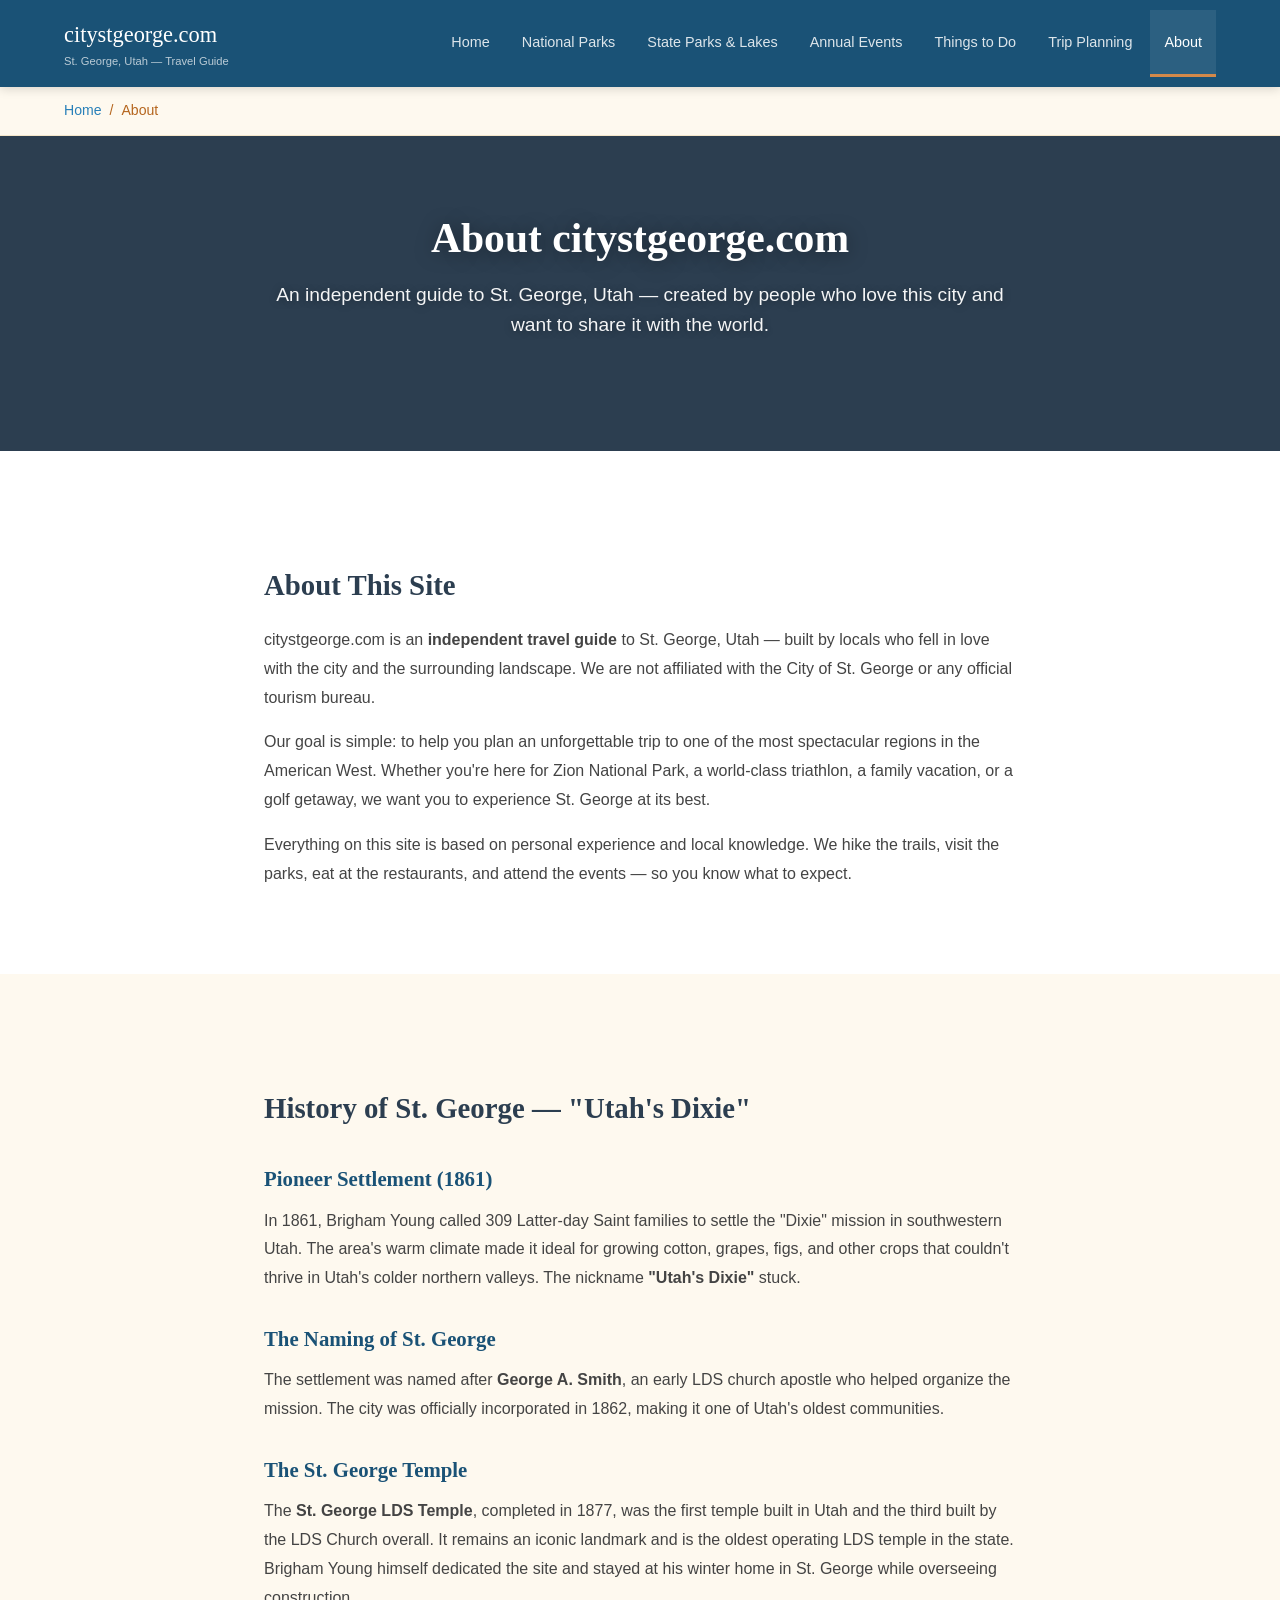
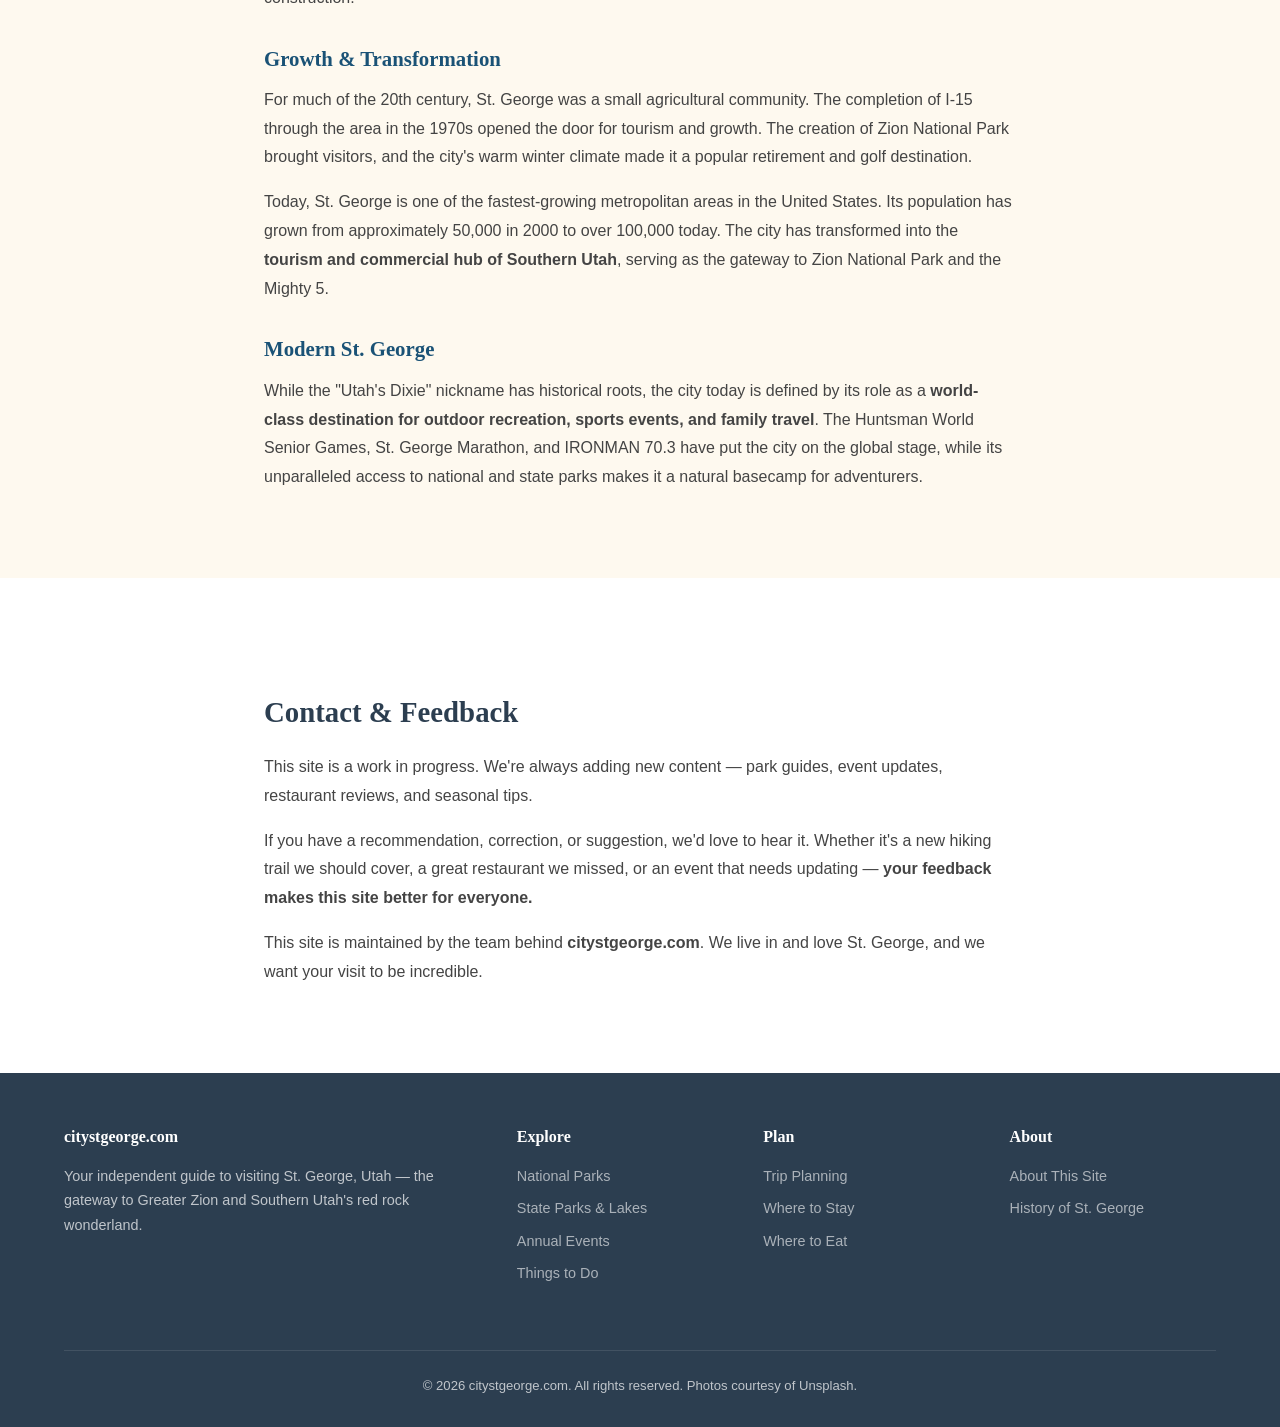
==== pages/about.html @ e090c76b "Initial commit: Complete St. George tourism website - 7 pages: Home, National Parks, State Parks, Ev" ====
<!DOCTYPE html>
<html lang="en">
<head>
  <meta charset="UTF-8" />
  <meta name="viewport" content="width=device-width, initial-scale=1.0" />
  <title>About citystgeorge.com — History of St. George, Utah</title>
  <meta name="description" content="About this St. George travel guide and the history of St. George, Utah — from pioneer settlement to today's tourism gateway." />
  <link rel="stylesheet" href="../css/style.css" />
  <link rel="icon" type="image/svg+xml" href="data:image/svg+xml,<svg xmlns='http://www.w3.org/2000/svg' viewBox='0 0 100 100'><text y='.9em' font-size='90'>🏜️</text></svg>" />
</head>
<body>

  <nav>
    <div class="container">
      <div class="nav-brand">
        <a href="../index.html">citystgeorge.com <small>St. George, Utah — Travel Guide</small></a>
      </div>
      <button class="nav-toggle" aria-label="Toggle menu">☰</button>
      <ul class="nav-links">
        <li><a href="../index.html">Home</a></li>
        <li><a href="national-parks.html">National Parks</a></li>
        <li><a href="state-parks.html">State Parks & Lakes</a></li>
        <li><a href="annual-events.html">Annual Events</a></li>
        <li><a href="things-to-do.html">Things to Do</a></li>
        <li><a href="trip-planning.html">Trip Planning</a></li>
        <li><a href="about.html" class="active">About</a></li>
      </ul>
    </div>
  </nav>

  <div class="breadcrumbs">
    <div class="container">
      <a href="../index.html">Home</a>
      <span>/</span>
      <span>About</span>
    </div>
  </div>

  <section class="hero hero-sub">
    <div class="hero-bg" style="background-image: url('https://images.unsplash.com/photo-1582644766401-8982e5e2e581?w=1600&q=80');"></div>
    <div class="hero-content">
      <h1>About citystgeorge.com</h1>
      <p>An independent guide to St. George, Utah — created by people who love this city and want to share it with the world.</p>
    </div>
  </section>

  <section class="section">
    <div class="container content-page">
      <h2>About This Site</h2>
      <p>citystgeorge.com is an <strong>independent travel guide</strong> to St. George, Utah — built by locals who fell in love with the city and the surrounding landscape. We are not affiliated with the City of St. George or any official tourism bureau.</p>
      <p>Our goal is simple: to help you plan an unforgettable trip to one of the most spectacular regions in the American West. Whether you're here for Zion National Park, a world-class triathlon, a family vacation, or a golf getaway, we want you to experience St. George at its best.</p>
      <p>Everything on this site is based on personal experience and local knowledge. We hike the trails, visit the parks, eat at the restaurants, and attend the events — so you know what to expect.</p>
    </div>
  </section>

  <section class="section section-alt" id="history">
    <div class="container content-page">
      <h2>History of St. George — "Utah's Dixie"</h2>

      <h3>Pioneer Settlement (1861)</h3>
      <p>In 1861, Brigham Young called 309 Latter-day Saint families to settle the "Dixie" mission in southwestern Utah. The area's warm climate made it ideal for growing cotton, grapes, figs, and other crops that couldn't thrive in Utah's colder northern valleys. The nickname <strong>"Utah's Dixie"</strong> stuck.</p>

      <h3>The Naming of St. George</h3>
      <p>The settlement was named after <strong>George A. Smith</strong>, an early LDS church apostle who helped organize the mission. The city was officially incorporated in 1862, making it one of Utah's oldest communities.</p>

      <h3>The St. George Temple</h3>
      <p>The <strong>St. George LDS Temple</strong>, completed in 1877, was the first temple built in Utah and the third built by the LDS Church overall. It remains an iconic landmark and is the oldest operating LDS temple in the state. Brigham Young himself dedicated the site and stayed at his winter home in St. George while overseeing construction.</p>

      <h3>Growth & Transformation</h3>
      <p>For much of the 20th century, St. George was a small agricultural community. The completion of I-15 through the area in the 1970s opened the door for tourism and growth. The creation of Zion National Park brought visitors, and the city's warm winter climate made it a popular retirement and golf destination.</p>
      <p>Today, St. George is one of the fastest-growing metropolitan areas in the United States. Its population has grown from approximately 50,000 in 2000 to over 100,000 today. The city has transformed into the <strong>tourism and commercial hub of Southern Utah</strong>, serving as the gateway to Zion National Park and the Mighty 5.</p>

      <h3>Modern St. George</h3>
      <p>While the "Utah's Dixie" nickname has historical roots, the city today is defined by its role as a <strong>world-class destination for outdoor recreation, sports events, and family travel</strong>. The Huntsman World Senior Games, St. George Marathon, and IRONMAN 70.3 have put the city on the global stage, while its unparalleled access to national and state parks makes it a natural basecamp for adventurers.</p>
    </div>
  </section>

  <section class="section" id="contact">
    <div class="container content-page">
      <h2>Contact & Feedback</h2>
      <p>This site is a work in progress. We're always adding new content — park guides, event updates, restaurant reviews, and seasonal tips.</p>
      <p>If you have a recommendation, correction, or suggestion, we'd love to hear it. Whether it's a new hiking trail we should cover, a great restaurant we missed, or an event that needs updating — <strong>your feedback makes this site better for everyone.</strong></p>
      <p>This site is maintained by the team behind <strong>citystgeorge.com</strong>. We live in and love St. George, and we want your visit to be incredible.</p>
    </div>
  </section>

  <footer>
    <div class="container">
      <div>
        <h4>citystgeorge.com</h4>
        <p>Your independent guide to visiting St. George, Utah — the gateway to Greater Zion and Southern Utah's red rock wonderland.</p>
      </div>
      <div>
        <h4>Explore</h4>
        <ul>
          <li><a href="national-parks.html">National Parks</a></li>
          <li><a href="state-parks.html">State Parks & Lakes</a></li>
          <li><a href="annual-events.html">Annual Events</a></li>
          <li><a href="things-to-do.html">Things to Do</a></li>
        </ul>
      </div>
      <div>
        <h4>Plan</h4>
        <ul>
          <li><a href="trip-planning.html">Trip Planning</a></li>
          <li><a href="trip-planning.html#lodging">Where to Stay</a></li>
          <li><a href="trip-planning.html#dining">Where to Eat</a></li>
        </ul>
      </div>
      <div>
        <h4>About</h4>
        <ul>
          <li><a href="about.html">About This Site</a></li>
          <li><a href="about.html#history">History of St. George</a></li>
        </ul>
      </div>
      <div class="footer-bottom">
        <p>&copy; 2026 citystgeorge.com. All rights reserved. Photos courtesy of Unsplash.</p>
      </div>
    </div>
  </footer>

  <script src="../js/main.js"></script>
</body>
</html>
---- css/style.css ----
/* ============================================
   citystgeorge.com — St. George Tourism Site
   Design: Warm sandstone + Utah sky + cream
   ============================================ */

/* --- Reset & Variables --- */
:root {
  --sandstone: #b5651d;
  --sandstone-light: #d4894a;
  --sandstone-dark: #8b4513;
  --utah-sky: #1a5276;
  --utah-sky-light: #2980b9;
  --cream: #fdf6e3;
  --cream-dark: #f5e6ca;
  --text-dark: #2c3e50;
  --text-light: #f8f9fa;
  --bg-white: #ffffff;
  --bg-light: #fef9ef;
  --shadow: 0 4px 20px rgba(0,0,0,0.08);
  --shadow-hover: 0 8px 30px rgba(0,0,0,0.15);
  --radius: 12px;
  --font-heading: 'Georgia', 'Times New Roman', serif;
  --font-body: -apple-system, BlinkMacSystemFont, 'Segoe UI', Roboto, Helvetica, Arial, sans-serif;
}

*, *::before, *::after { box-sizing: border-box; margin: 0; padding: 0; }

html { scroll-behavior: smooth; }

body {
  font-family: var(--font-body);
  color: var(--text-dark);
  background: var(--bg-white);
  line-height: 1.7;
  -webkit-font-smoothing: antialiased;
}

img { max-width: 100%; height: auto; display: block; }
a { color: var(--utah-sky); text-decoration: none; transition: color 0.2s; }
a:hover { color: var(--sandstone); }

.container {
  max-width: 1200px;
  margin: 0 auto;
  padding: 0 24px;
}

/* --- Buttons --- */
.btn {
  display: inline-block;
  padding: 14px 32px;
  border-radius: 8px;
  font-weight: 600;
  font-size: 1rem;
  cursor: pointer;
  transition: all 0.3s ease;
  border: none;
  text-align: center;
}
.btn-primary {
  background: var(--sandstone);
  color: white;
}
.btn-primary:hover {
  background: var(--sandstone-dark);
  color: white;
  transform: translateY(-2px);
  box-shadow: 0 4px 15px rgba(181,101,29,0.3);
}
.btn-secondary {
  background: var(--utah-sky);
  color: white;
}
.btn-secondary:hover {
  background: #0e3d5c;
  color: white;
  transform: translateY(-2px);
}
.btn-outline {
  background: transparent;
  color: white;
  border: 2px solid white;
}
.btn-outline:hover {
  background: white;
  color: var(--sandstone-dark);
  transform: translateY(-2px);
}

/* --- Navigation --- */
nav {
  background: var(--utah-sky);
  position: sticky;
  top: 0;
  z-index: 100;
  box-shadow: 0 2px 10px rgba(0,0,0,0.15);
}
nav .container {
  display: flex;
  align-items: center;
  justify-content: space-between;
  padding-top: 0;
  padding-bottom: 0;
}
.nav-brand a {
  font-family: var(--font-heading);
  font-size: 1.4rem;
  color: white;
  padding: 16px 0;
  display: block;
}
.nav-brand a:hover { color: var(--cream-dark); }
.nav-brand small {
  display: block;
  font-size: 0.7rem;
  font-family: var(--font-body);
  font-weight: 300;
  color: rgba(255,255,255,0.7);
  margin-top: -2px;
}
.nav-links {
  display: flex;
  list-style: none;
  gap: 4px;
}
.nav-links a {
  color: rgba(255,255,255,0.85);
  padding: 20px 14px;
  display: block;
  font-size: 0.9rem;
  font-weight: 500;
  border-bottom: 3px solid transparent;
  transition: all 0.2s;
}
.nav-links a:hover,
.nav-links a.active {
  color: white;
  border-bottom-color: var(--sandstone-light);
  background: rgba(255,255,255,0.08);
}
.nav-toggle {
  display: none;
  background: none;
  border: none;
  color: white;
  font-size: 1.5rem;
  cursor: pointer;
  padding: 16px 0;
}

/* Breadcrumbs */
.breadcrumbs {
  background: var(--bg-light);
  padding: 12px 0;
  font-size: 0.88rem;
  border-bottom: 1px solid var(--cream-dark);
}
.breadcrumbs .container {
  display: flex;
  gap: 8px;
  flex-wrap: wrap;
}
.breadcrumbs a { color: var(--utah-sky-light); }
.breadcrumbs span { color: var(--sandstone); }

/* --- Hero --- */
.hero {
  position: relative;
  min-height: 70vh;
  display: flex;
  align-items: center;
  justify-content: center;
  text-align: center;
  color: white;
  overflow: hidden;
  background: var(--text-dark);
}
.hero-bg {
  position: absolute;
  inset: 0;
  background-size: cover;
  background-position: center;
  opacity: 0.6;
  transition: opacity 0.5s;
}
.hero-content {
  position: relative;
  z-index: 2;
  max-width: 800px;
  padding: 40px 24px;
}
.hero h1 {
  font-family: var(--font-heading);
  font-size: 3.2rem;
  line-height: 1.2;
  margin-bottom: 16px;
  text-shadow: 0 2px 20px rgba(0,0,0,0.4);
}
.hero p {
  font-size: 1.2rem;
  margin-bottom: 32px;
  opacity: 0.95;
  text-shadow: 0 1px 8px rgba(0,0,0,0.3);
  line-height: 1.6;
}
.hero-actions {
  display: flex;
  gap: 16px;
  justify-content: center;
  flex-wrap: wrap;
}

/* Subpage Hero */
.hero-sub {
  min-height: 35vh;
}
.hero-sub h1 { font-size: 2.6rem; }

/* --- Sections --- */
.section {
  padding: 70px 0;
}
.section-alt {
  background: var(--bg-light);
}
.section-dark {
  background: var(--utah-sky);
  color: white;
}
.section h2 {
  font-family: var(--font-heading);
  font-size: 2rem;
  text-align: center;
  margin-bottom: 12px;
  color: var(--text-dark);
}
.section-dark h2 { color: white; }
.section-subtitle {
  text-align: center;
  color: #666;
  max-width: 650px;
  margin: 0 auto 48px;
  font-size: 1.1rem;
}
.section-dark .section-subtitle { color: rgba(255,255,255,0.8); }

/* --- Card Grids --- */
.card-grid {
  display: grid;
  grid-template-columns: repeat(auto-fill, minmax(330px, 1fr));
  gap: 30px;
}

.card {
  background: white;
  border-radius: var(--radius);
  overflow: hidden;
  box-shadow: var(--shadow);
  transition: all 0.3s ease;
}
.card:hover {
  transform: translateY(-6px);
  box-shadow: var(--shadow-hover);
}
.card-img {
  height: 220px;
  background-size: cover;
  background-position: center;
}
.card-body {
  padding: 24px;
}
.card-badge {
  display: inline-block;
  background: var(--cream-dark);
  color: var(--sandstone-dark);
  font-size: 0.78rem;
  font-weight: 600;
  padding: 4px 12px;
  border-radius: 20px;
  margin-bottom: 10px;
}
.card h3 {
  font-family: var(--font-heading);
  font-size: 1.25rem;
  margin-bottom: 8px;
  color: var(--text-dark);
}
.card p {
  color: #555;
  font-size: 0.95rem;
  line-height: 1.6;
  margin-bottom: 14px;
}
.card-link {
  font-weight: 600;
  color: var(--sandstone);
  font-size: 0.92rem;
}
.card-link:hover { color: var(--sandstone-dark); }

/* --- Distance Badge --- */
.distance {
  display: inline-flex;
  align-items: center;
  gap: 6px;
  background: var(--utah-sky);
  color: white;
  font-size: 0.82rem;
  font-weight: 600;
  padding: 4px 14px;
  border-radius: 20px;
  margin-bottom: 12px;
}

/* --- About / Content Pages --- */
.content-page {
  max-width: 800px;
  margin: 0 auto;
}
.content-page h2 {
  font-family: var(--font-heading);
  font-size: 1.8rem;
  margin: 40px 0 16px;
  color: var(--text-dark);
  text-align: left;
}
.content-page h3 {
  font-family: var(--font-heading);
  font-size: 1.3rem;
  margin: 28px 0 10px;
  color: var(--utah-sky);
}
.content-page p {
  margin-bottom: 16px;
  color: #444;
  line-height: 1.8;
}
.content-page ul, .content-page ol {
  margin: 0 0 20px 24px;
  color: #444;
}
.content-page li { margin-bottom: 8px; }
.content-page .highlight-box {
  background: var(--bg-light);
  border-left: 4px solid var(--sandstone);
  padding: 20px 24px;
  border-radius: 0 var(--radius) var(--radius) 0;
  margin: 24px 0;
}

/* --- Stats Row --- */
.stats {
  display: grid;
  grid-template-columns: repeat(auto-fit, minmax(180px, 1fr));
  gap: 30px;
  text-align: center;
}
.stat-number {
  font-size: 2.5rem;
  font-weight: 700;
  color: var(--sandstone);
  font-family: var(--font-heading);
}
.stat-label {
  font-size: 0.95rem;
  color: #666;
  margin-top: 4px;
}

/* --- Footer --- */
footer {
  background: var(--text-dark);
  color: rgba(255,255,255,0.7);
  padding: 50px 0 30px;
  font-size: 0.9rem;
}
footer .container {
  display: grid;
  grid-template-columns: 2fr 1fr 1fr 1fr;
  gap: 40px;
}
footer h4 {
  color: white;
  font-family: var(--font-heading);
  font-size: 1rem;
  margin-bottom: 14px;
}
footer p { line-height: 1.7; }
footer ul { list-style: none; }
footer ul li { margin-bottom: 8px; }
footer a { color: rgba(255,255,255,0.6); }
footer a:hover { color: var(--sandstone-light); }
.footer-bottom {
  grid-column: 1 / -1;
  border-top: 1px solid rgba(255,255,255,0.1);
  padding-top: 24px;
  margin-top: 16px;
  text-align: center;
  font-size: 0.82rem;
}

/* --- Responsive --- */
@media (max-width: 900px) {
  footer .container {
    grid-template-columns: 1fr 1fr;
  }
}

@media (max-width: 768px) {
  .nav-links {
    display: none;
    position: absolute;
    top: 100%;
    left: 0;
    right: 0;
    background: var(--utah-sky);
    flex-direction: column;
    padding: 8px 0;
    box-shadow: 0 10px 20px rgba(0,0,0,0.2);
  }
  .nav-links.open { display: flex; }
  .nav-links a {
    padding: 14px 24px;
    border-bottom: none;
    border-left: 3px solid transparent;
  }
  .nav-links a:hover,
  .nav-links a.active {
    border-left-color: var(--sandstone);
    border-bottom-color: transparent;
  }
  .nav-toggle { display: block; }

  .hero { min-height: 60vh; }
  .hero h1 { font-size: 2rem; }
  .hero p { font-size: 1rem; }
  .hero-sub h1 { font-size: 1.8rem; }

  .card-grid {
    grid-template-columns: 1fr;
  }

  .section { padding: 50px 0; }
  .section h2 { font-size: 1.6rem; }

  footer .container {
    grid-template-columns: 1fr;
    gap: 30px;
  }
}

/* --- Events Table Style Replacement (uses cards) --- */
.event-detail {
  display: grid;
  grid-template-columns: auto 1fr auto;
  gap: 12px 20px;
  padding: 18px 0;
  border-bottom: 1px solid var(--cream-dark);
  align-items: center;
}
.event-detail:last-child { border-bottom: none; }
.event-month {
  background: var(--sandstone);
  color: white;
  padding: 8px 16px;
  border-radius: 8px;
  font-weight: 700;
  font-size: 0.85rem;
  text-align: center;
  min-width: 60px;
}
.event-info h4 { margin-bottom: 4px; color: var(--text-dark); }
.event-info p { color: #666; font-size: 0.9rem; margin: 0; }
.event-link { font-weight: 600; font-size: 0.9rem; }

/* --- Map placeholder --- */
.map-container {
  height: 400px;
  background: var(--bg-light);
  border-radius: var(--radius);
  display: flex;
  align-items: center;
  justify-content: center;
  color: #999;
  font-size: 1.1rem;
  border: 2px dashed var(--cream-dark);
  margin: 30px 0;
  background-size: cover;
  background-position: center;
}

/* --- Gallery grid --- */
.gallery-grid {
  display: grid;
  grid-template-columns: repeat(auto-fill, minmax(250px, 1fr));
  gap: 16px;
}
.gallery-item {
  height: 200px;
  border-radius: 8px;
  background-size: cover;
  background-position: center;
  transition: transform 0.3s;
}
.gallery-item:hover { transform: scale(1.03); }

/* --- CTA Banner --- */
.cta-banner {
  background: linear-gradient(135deg, var(--sandstone-dark), var(--sandstone));
  color: white;
  text-align: center;
  padding: 60px 24px;
  border-radius: var(--radius);
  margin: 40px 0;
}
.cta-banner h3 {
  font-family: var(--font-heading);
  font-size: 1.8rem;
  margin-bottom: 12px;
}
.cta-banner p {
  font-size: 1.05rem;
  opacity: 0.9;
  margin-bottom: 24px;
  max-width: 600px;
  margin-left: auto;
  margin-right: auto;
}

/* Two-column layout */
.two-col {
  display: grid;
  grid-template-columns: 1fr 1fr;
  gap: 40px;
  align-items: center;
}
.two-col-img {
  border-radius: var(--radius);
  min-height: 300px;
  background-size: cover;
  background-position: center;
}

@media (max-width: 768px) {
  .two-col {
    grid-template-columns: 1fr;
    gap: 24px;
  }
}
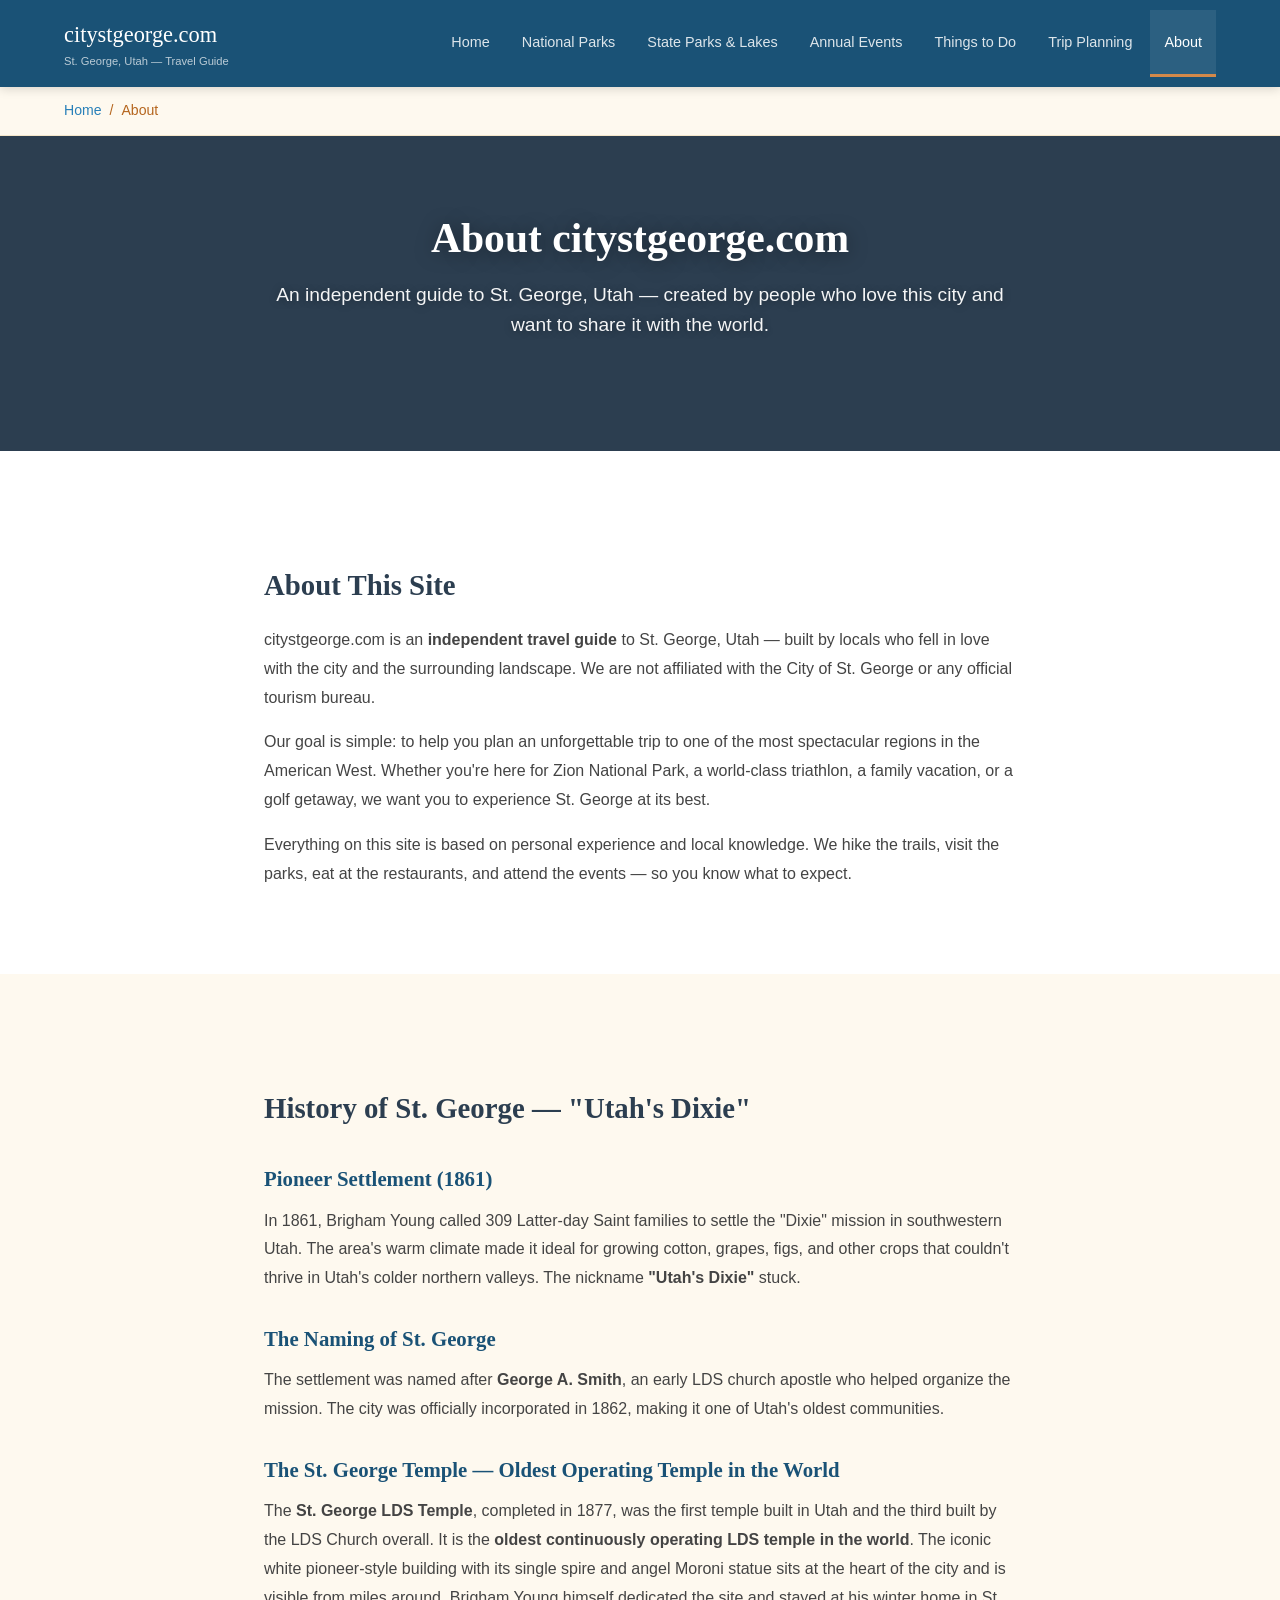
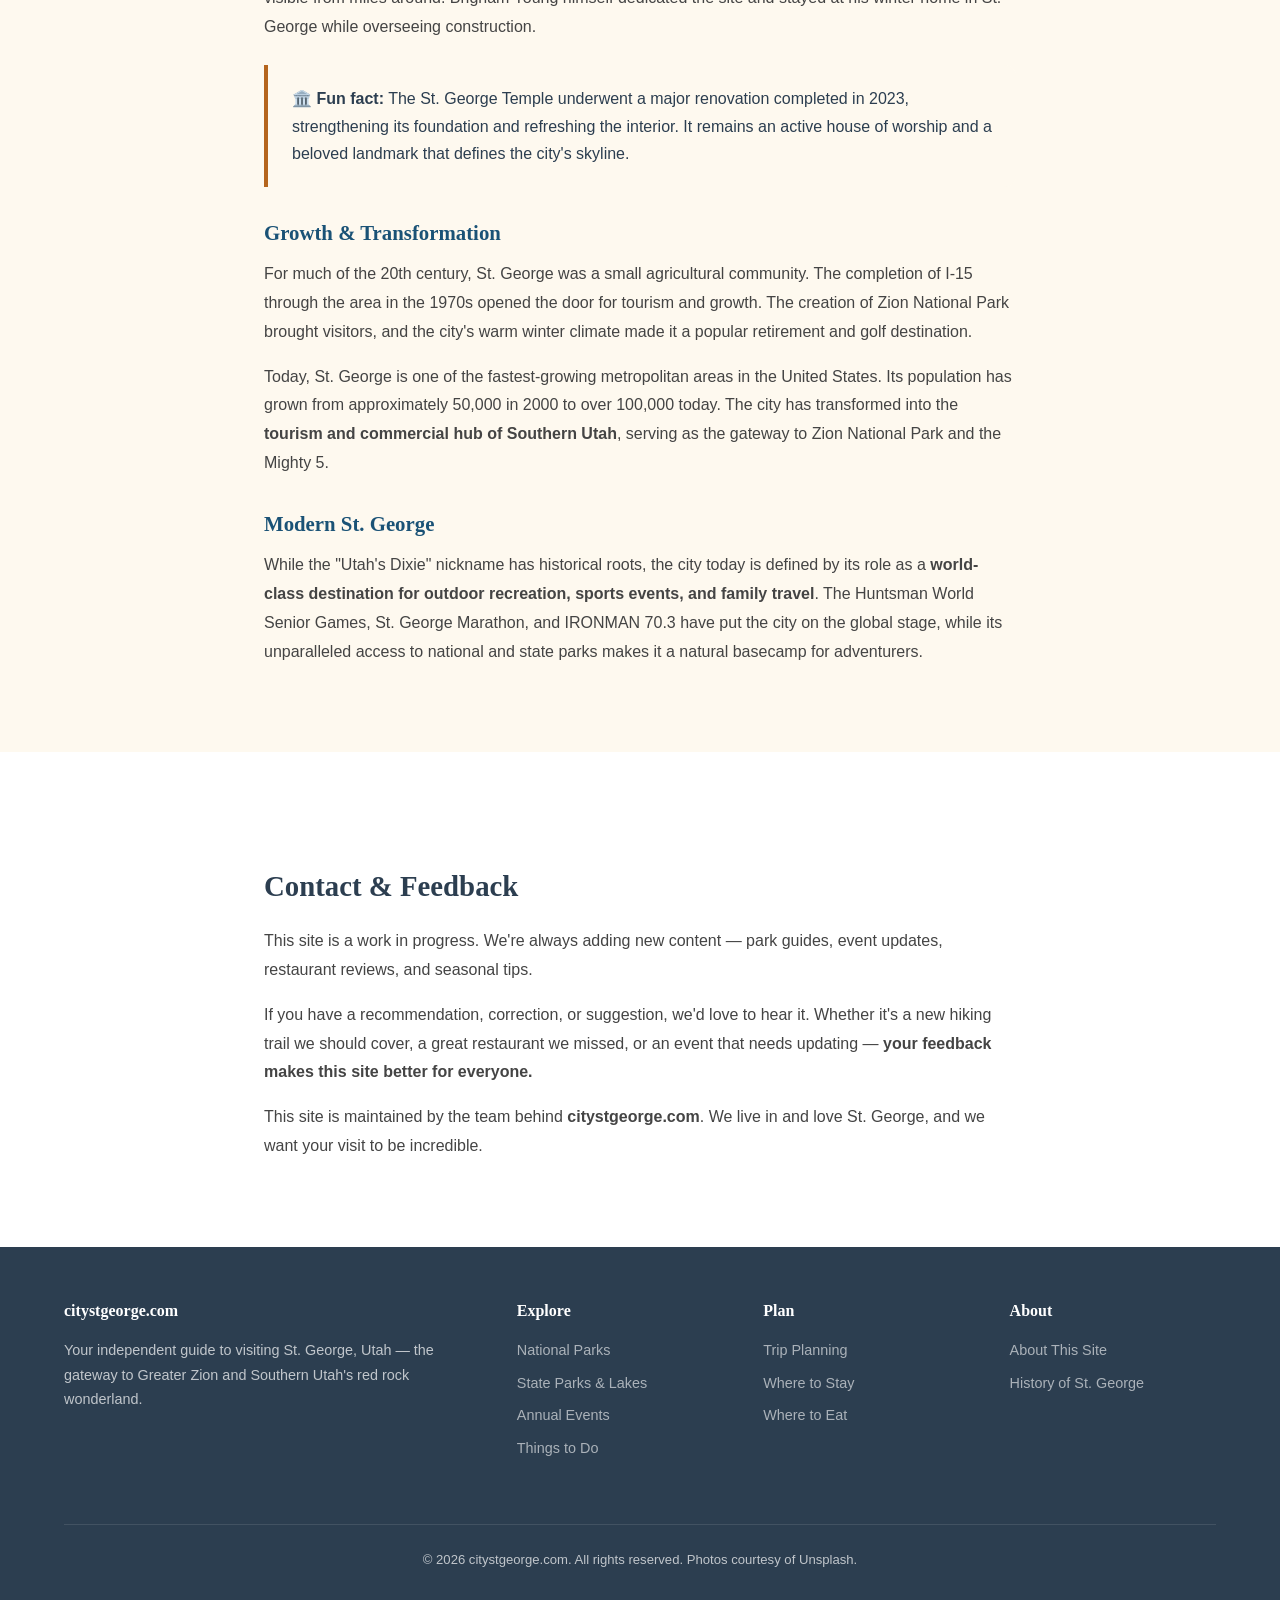
==== commit 3ddd56ed: "Fix images, add St George Temple, Black Bear Diner - Events hero replaced with marathon runners (was" ====
--- a/pages/about.html
+++ b/pages/about.html
@@ -5,6 +5,9 @@
   <meta name="viewport" content="width=device-width, initial-scale=1.0" />
   <title>About citystgeorge.com — History of St. George, Utah</title>
   <meta name="description" content="About this St. George travel guide and the history of St. George, Utah — from pioneer settlement to today's tourism gateway." />
+  <!-- Google AdSense -->
+  <script async src="https://pagead2.googlesyndication.com/pagead/js/adsbygoogle.js?client=ca-pub-7746099036553223"
+     crossorigin="anonymous"></script>
   <link rel="stylesheet" href="../css/style.css" />
   <link rel="icon" type="image/svg+xml" href="data:image/svg+xml,<svg xmlns='http://www.w3.org/2000/svg' viewBox='0 0 100 100'><text y='.9em' font-size='90'>🏜️</text></svg>" />
 </head>
@@ -37,7 +40,7 @@
   </div>
 
   <section class="hero hero-sub">
-    <div class="hero-bg" style="background-image: url('https://images.unsplash.com/photo-1582644766401-8982e5e2e581?w=1600&q=80');"></div>
+    <div class="hero-bg" style="background-image: url('https://images.unsplash.com/photo-1638659333159-9d155354aac4?w=1600&q=80');"></div>
     <div class="hero-content">
       <h1>About citystgeorge.com</h1>
       <p>An independent guide to St. George, Utah — created by people who love this city and want to share it with the world.</p>
@@ -63,8 +66,11 @@
       <h3>The Naming of St. George</h3>
       <p>The settlement was named after <strong>George A. Smith</strong>, an early LDS church apostle who helped organize the mission. The city was officially incorporated in 1862, making it one of Utah's oldest communities.</p>
 
-      <h3>The St. George Temple</h3>
-      <p>The <strong>St. George LDS Temple</strong>, completed in 1877, was the first temple built in Utah and the third built by the LDS Church overall. It remains an iconic landmark and is the oldest operating LDS temple in the state. Brigham Young himself dedicated the site and stayed at his winter home in St. George while overseeing construction.</p>
+      <h3>The St. George Temple — Oldest Operating Temple in the World</h3>
+      <p>The <strong>St. George LDS Temple</strong>, completed in 1877, was the first temple built in Utah and the third built by the LDS Church overall. It is the <strong>oldest continuously operating LDS temple in the world</strong>. The iconic white pioneer-style building with its single spire and angel Moroni statue sits at the heart of the city and is visible from miles around. Brigham Young himself dedicated the site and stayed at his winter home in St. George while overseeing construction.</p>
+      <div class="highlight-box">
+        <strong>🏛️ Fun fact:</strong> The St. George Temple underwent a major renovation completed in 2023, strengthening its foundation and refreshing the interior. It remains an active house of worship and a beloved landmark that defines the city's skyline.
+      </div>
 
       <h3>Growth & Transformation</h3>
       <p>For much of the 20th century, St. George was a small agricultural community. The completion of I-15 through the area in the 1970s opened the door for tourism and growth. The creation of Zion National Park brought visitors, and the city's warm winter climate made it a popular retirement and golf destination.</p>
